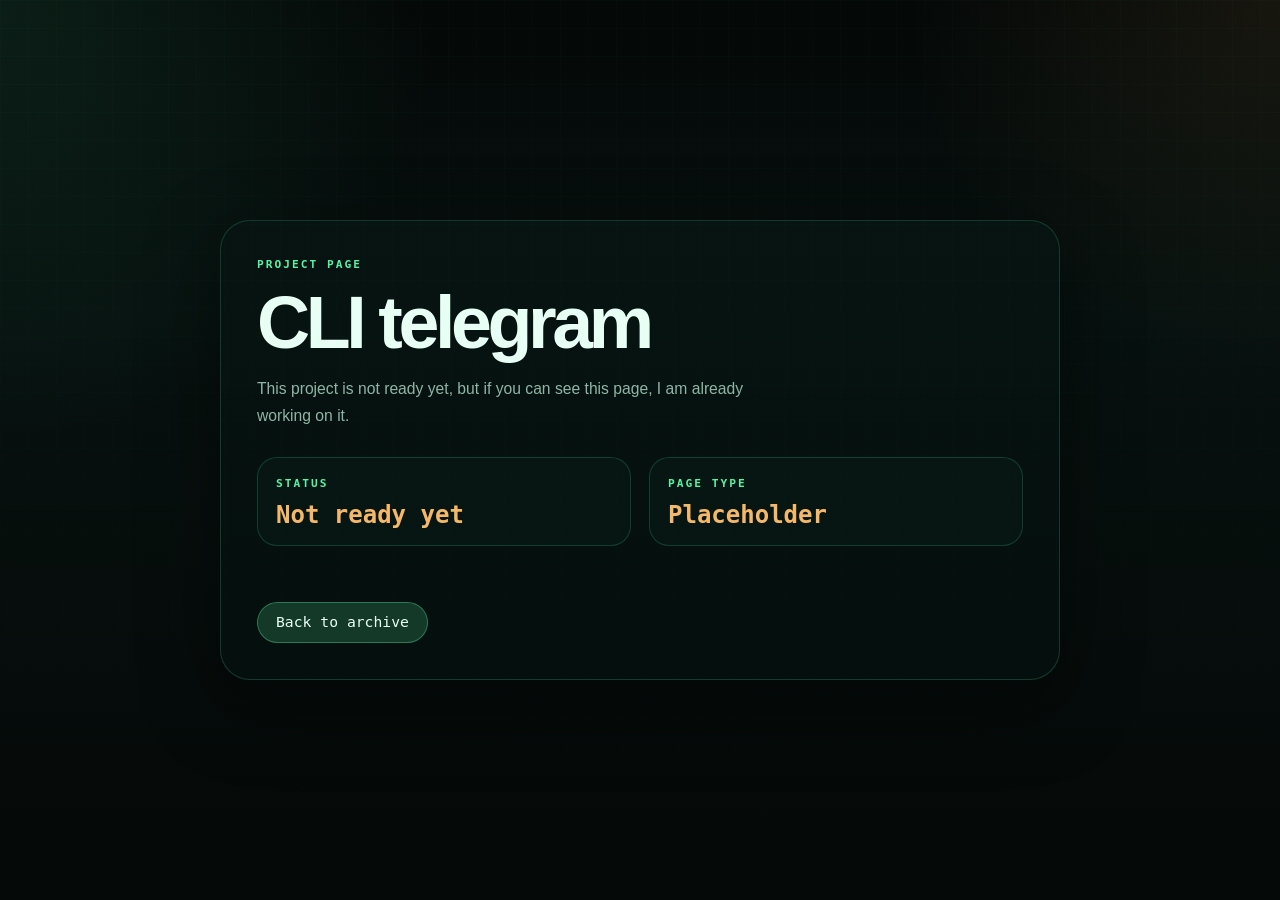
==== projects/cli-telegram.html @ 9279b3f6 "Initial research archive site" ====
<!doctype html>
<html lang="en">
  <head>
    <meta charset="UTF-8" />
    <meta name="viewport" content="width=device-width, initial-scale=1.0" />
    <title>CLI telegram</title>
    <link rel="stylesheet" href="../styles.css" />
  </head>
  <body class="placeholder-page">
    <main class="placeholder-shell">
      <p class="eyebrow">Project page</p>
      <h1 class="placeholder-title">CLI telegram</h1>
      <p class="placeholder-copy">
        This project is not ready yet, but if you can see this page, I am already working on it.
      </p>
      <section class="placeholder-grid">
        <article class="placeholder-card">
          <p class="panel-label">Status</p>
          <strong>Not ready yet</strong>
        </article>
        <article class="placeholder-card">
          <p class="panel-label">Page type</p>
          <strong>Placeholder</strong>
        </article>
      </section>
      <a class="back-link" href="../index.html">Back to archive</a>
    </main>
  </body>
</html>
---- styles.css ----
:root {
  --bg: #07110f;
  --bg-soft: rgba(8, 24, 21, 0.84);
  --panel: rgba(7, 20, 18, 0.92);
  --panel-strong: rgba(5, 16, 14, 0.98);
  --border: rgba(36, 118, 86, 0.42);
  --border-strong: rgba(77, 232, 157, 0.38);
  --text: #e7fff4;
  --muted: #8fb6a5;
  --accent: #58f2a7;
  --accent-soft: rgba(88, 242, 167, 0.18);
  --accent-warm: #f5b868;
  --shadow: 0 24px 80px rgba(0, 0, 0, 0.45);
}

* {
  box-sizing: border-box;
}

html {
  scroll-behavior: smooth;
}

body {
  margin: 0;
  min-height: 100vh;
  color: var(--text);
  background:
    radial-gradient(circle at top left, rgba(42, 127, 92, 0.18), transparent 28%),
    radial-gradient(circle at top right, rgba(245, 184, 104, 0.08), transparent 24%),
    linear-gradient(180deg, #040807 0%, #07110f 35%, #050908 100%);
  font-family: "Space Grotesk", sans-serif;
}

body::before {
  content: "";
  position: fixed;
  inset: 0;
  pointer-events: none;
  background-image:
    linear-gradient(rgba(88, 242, 167, 0.035) 1px, transparent 1px),
    linear-gradient(90deg, rgba(88, 242, 167, 0.035) 1px, transparent 1px);
  background-size: 28px 28px;
  mask-image: linear-gradient(180deg, rgba(0, 0, 0, 0.6), transparent 92%);
}

a {
  color: inherit;
}

.page-shell {
  width: min(1160px, calc(100vw - 32px));
  margin: 0 auto;
  padding: 32px 0 40px;
}

.hero,
.summary-card,
.timeline-section,
.timeline-year,
.project-card,
.placeholder-shell {
  border: 1px solid var(--border);
  background: linear-gradient(180deg, var(--panel) 0%, var(--panel-strong) 100%);
  box-shadow: var(--shadow);
}

.hero {
  width: fit-content;
  max-width: min(760px, 100%);
  padding: 28px;
  border-radius: 28px;
}

.eyebrow,
.panel-label,
.summary-label,
.year-label,
.project-meta {
  margin: 0;
  color: var(--accent);
  text-transform: uppercase;
  letter-spacing: 0.18em;
  font: 600 0.7rem/1.5 "IBM Plex Mono", monospace;
}

.hero h1,
.section-heading h2,
.year-heading h3,
.project-card h4,
.placeholder-title {
  margin: 0;
  line-height: 0.95;
  font-weight: 700;
}

.hero h1 {
  max-width: 10ch;
  font-size: clamp(3.2rem, 9vw, 5.8rem);
  letter-spacing: -0.06em;
}

.hero-text,
.section-heading p,
.project-description,
.placeholder-copy,
.panel-note {
  color: var(--muted);
  font-size: 0.98rem;
  line-height: 1.7;
}

.hero-link,
.back-link {
  display: inline-flex;
  align-items: center;
  justify-content: center;
  margin-top: 28px;
  padding: 12px 18px;
  border: 1px solid var(--border-strong);
  border-radius: 999px;
  background: var(--accent-soft);
  color: var(--text);
  font: 500 0.92rem/1 "IBM Plex Mono", monospace;
  text-decoration: none;
  transition:
    transform 160ms ease,
    background 160ms ease,
    border-color 160ms ease;
}

.hero-link:hover,
.back-link:hover,
.project-link:hover {
  transform: translateY(-2px);
  background: rgba(88, 242, 167, 0.22);
  border-color: rgba(88, 242, 167, 0.7);
}

.status-pill {
  display: inline-flex;
  align-items: center;
  gap: 8px;
  padding: 8px 12px;
  border: 1px solid rgba(88, 242, 167, 0.3);
  border-radius: 999px;
  color: var(--accent);
  background: rgba(88, 242, 167, 0.08);
  font: 500 0.78rem/1 "IBM Plex Mono", monospace;
}

.status-pill::before {
  content: "";
  width: 8px;
  height: 8px;
  border-radius: 50%;
  background: var(--accent);
  box-shadow: 0 0 14px rgba(88, 242, 167, 0.75);
}

.summary-grid {
  display: grid;
  grid-template-columns: repeat(3, minmax(0, 1fr));
  gap: 18px;
  margin: 22px 0;
}

.summary-card {
  padding: 20px;
  border-radius: 22px;
}

.summary-value {
  margin: 14px 0 0;
  font: 600 clamp(2rem, 4vw, 2.8rem) / 1 "IBM Plex Mono", monospace;
  color: #c7fff0;
}

.timeline-section {
  padding: 28px;
  border-radius: 28px;
}

.section-heading {
  max-width: 720px;
  margin-bottom: 20px;
}

.section-heading h2 {
  font-size: clamp(2rem, 4.5vw, 3.4rem);
  letter-spacing: -0.05em;
  margin-top: 10px;
}

.timeline {
  position: relative;
  display: grid;
  gap: 24px;
}

.timeline::before {
  content: "";
  position: absolute;
  left: 116px;
  top: 16px;
  bottom: 16px;
  width: 1px;
  background: linear-gradient(180deg, rgba(88, 242, 167, 0.35), rgba(88, 242, 167, 0.04));
}

.timeline-year {
  position: relative;
  display: grid;
  grid-template-columns: 160px minmax(0, 1fr);
  gap: 24px;
  padding: 24px;
  border-radius: 26px;
}

.timeline-year::before {
  content: "";
  position: absolute;
  left: 108px;
  top: 34px;
  width: 17px;
  height: 17px;
  border: 3px solid transparent;
  border-radius: 50%;
  background: transparent;
  box-shadow: none;
}

.year-heading {
  position: sticky;
  top: 24px;
  align-self: start;
}

.year-heading h3 {
  margin-top: 10px;
  font-size: clamp(2rem, 4vw, 3rem);
  font-family: "IBM Plex Mono", monospace;
}

.project-list {
  display: grid;
  gap: 16px;
}

.project-card {
  padding: 20px;
  border-radius: 22px;
}

.project-card h4 {
  font-size: clamp(1.35rem, 2vw, 1.7rem);
  letter-spacing: -0.04em;
}

.project-description {
  margin: 14px 0 20px;
}

.project-link {
  display: inline-flex;
  align-items: center;
  justify-content: center;
  padding: 11px 15px;
  border: 1px solid var(--border);
  border-radius: 999px;
  background: rgba(88, 242, 167, 0.08);
  color: var(--text);
  font: 500 0.86rem/1 "IBM Plex Mono", monospace;
  text-decoration: none;
  transition:
    transform 160ms ease,
    background 160ms ease,
    border-color 160ms ease;
}

.placeholder-page {
  display: grid;
  place-items: center;
  min-height: 100vh;
  padding: 24px;
}

.project-page {
  min-height: 100vh;
  padding: 24px;
}

.placeholder-shell {
  width: min(840px, 100%);
  padding: 36px;
  border-radius: 30px;
}

.project-shell {
  width: min(980px, 100%);
  margin: 0 auto;
  padding: 36px;
  border: 1px solid var(--border);
  border-radius: 30px;
  background: linear-gradient(180deg, var(--panel) 0%, var(--panel-strong) 100%);
  box-shadow: var(--shadow);
}

.placeholder-title {
  margin-top: 14px;
  font-size: clamp(2.4rem, 6vw, 4.6rem);
  letter-spacing: -0.06em;
}

.project-lead {
  max-width: 62ch;
  margin: 18px 0 0;
  color: var(--muted);
  font-size: 1.02rem;
  line-height: 1.8;
}

.project-actions {
  margin: 18px 0 0;
}

.project-chip-link {
  display: inline-flex;
  align-items: center;
  padding: 9px 14px;
  border: 1px solid var(--border-strong);
  border-radius: 999px;
  background: rgba(88, 242, 167, 0.08);
  color: var(--text);
  text-decoration: none;
  font: 500 0.82rem/1 "IBM Plex Mono", monospace;
  transition:
    transform 160ms ease,
    background 160ms ease,
    border-color 160ms ease;
}

.project-chip-link:hover {
  transform: translateY(-2px);
  background: rgba(88, 242, 167, 0.16);
  border-color: rgba(88, 242, 167, 0.72);
}

.placeholder-copy {
  max-width: 56ch;
  margin: 18px 0 0;
}

.project-grid {
  display: grid;
  grid-template-columns: repeat(2, minmax(0, 1fr));
  gap: 18px;
  margin: 28px 0 0;
}

.project-detail-card {
  padding: 20px;
  border: 1px solid var(--border);
  border-radius: 22px;
  background: rgba(8, 24, 21, 0.82);
}

.project-detail-card strong {
  display: block;
  margin-top: 10px;
  color: var(--text);
  font: 600 1.5rem/1.15 "IBM Plex Mono", monospace;
}

.project-detail-copy {
  margin: 14px 0 0;
  color: var(--muted);
  line-height: 1.7;
}

.inline-link {
  color: var(--accent);
  text-decoration: none;
}

.project-figure {
  margin: 28px 0 0;
}

.project-figure img {
  display: block;
  width: 100%;
  border: 1px solid var(--border);
  border-radius: 24px;
}

.project-figure figcaption {
  margin-top: 12px;
  color: var(--muted);
  font: 500 0.9rem/1.5 "IBM Plex Mono", monospace;
}

.placeholder-grid {
  display: grid;
  grid-template-columns: repeat(2, minmax(0, 1fr));
  gap: 18px;
  margin: 28px 0;
}

.placeholder-card {
  padding: 18px;
  border: 1px solid var(--border);
  border-radius: 20px;
  background: rgba(8, 24, 21, 0.82);
}

.placeholder-card strong {
  display: block;
  margin-top: 10px;
  color: var(--accent-warm);
  font: 600 1.5rem/1 "IBM Plex Mono", monospace;
}

@media (max-width: 900px) {
  .hero,
  .timeline-year,
  .placeholder-grid,
  .project-grid,
  .summary-grid {
    grid-template-columns: 1fr;
  }

  .timeline::before,
  .timeline-year::before {
    display: none;
  }

  .year-heading {
    position: static;
  }
}

@media (max-width: 640px) {
  .page-shell {
    width: min(100vw - 18px, 1160px);
    padding-top: 12px;
  }

  .hero,
  .timeline-section,
  .timeline-year,
  .placeholder-shell,
  .project-shell {
    padding: 20px;
    border-radius: 22px;
  }

  .hero h1 {
    max-width: 100%;
  }
}
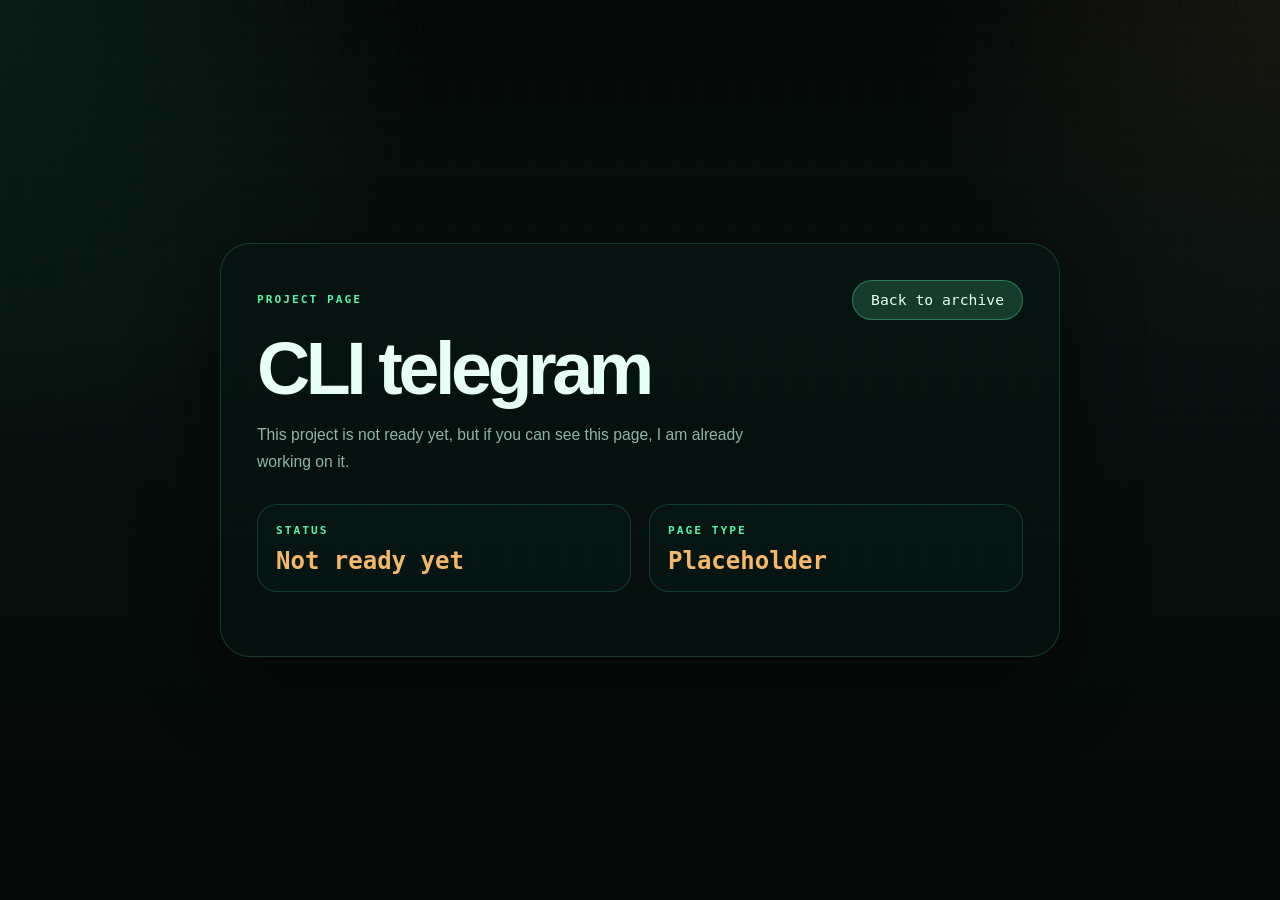
==== commit 574bae7d: "Move project navigation to top" ====
--- a/projects/cli-telegram.html
+++ b/projects/cli-telegram.html
@@ -8,7 +8,10 @@
   </head>
   <body class="placeholder-page">
     <main class="placeholder-shell">
-      <p class="eyebrow">Project page</p>
+      <div class="page-topbar">
+        <p class="eyebrow">Project page</p>
+        <a class="back-link" href="../index.html">Back to archive</a>
+      </div>
       <h1 class="placeholder-title">CLI telegram</h1>
       <p class="placeholder-copy">
         This project is not ready yet, but if you can see this page, I am already working on it.
@@ -23,7 +26,6 @@
           <strong>Placeholder</strong>
         </article>
       </section>
-      <a class="back-link" href="../index.html">Back to archive</a>
     </main>
   </body>
 </html>
--- a/styles.css
+++ b/styles.css
@@ -129,6 +129,19 @@
     border-color 160ms ease;
 }
 
+.page-topbar {
+  display: flex;
+  align-items: center;
+  justify-content: space-between;
+  gap: 16px;
+  margin-bottom: 10px;
+}
+
+.page-topbar .back-link {
+  margin-top: 0;
+  flex-shrink: 0;
+}
+
 .hero-link:hover,
 .back-link:hover,
 .project-link:hover {
@@ -322,6 +335,9 @@
 
 .project-actions {
   margin: 18px 0 0;
+  display: flex;
+  flex-wrap: wrap;
+  gap: 10px;
 }
 
 .project-chip-link {
@@ -430,6 +446,11 @@
     grid-template-columns: 1fr;
   }
 
+  .page-topbar {
+    align-items: flex-start;
+    flex-direction: column;
+  }
+
   .timeline::before,
   .timeline-year::before {
     display: none;
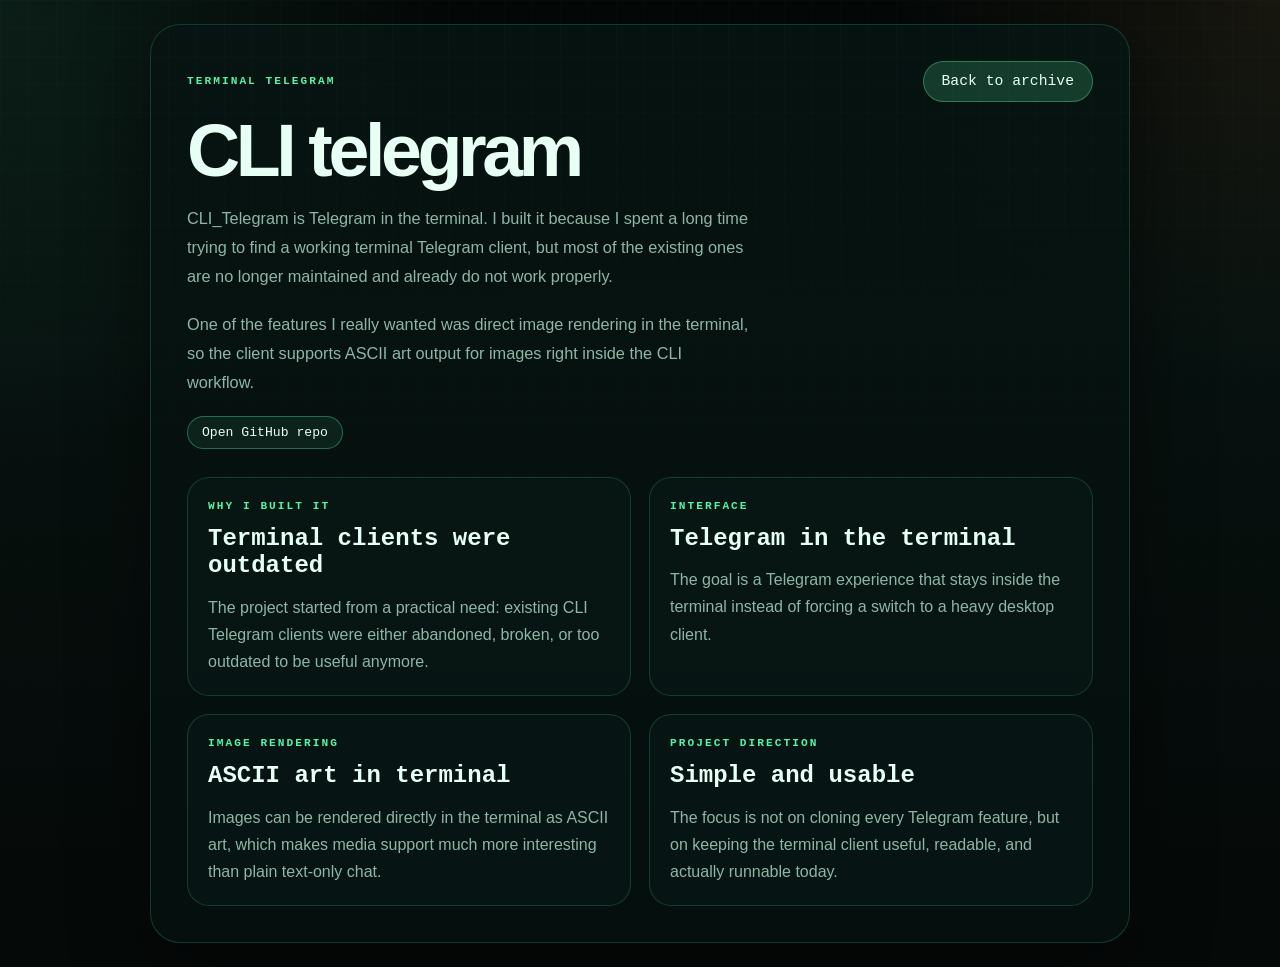
==== commit 830c4597: "Add CLI Telegram project page" ====
--- a/projects/cli-telegram.html
+++ b/projects/cli-telegram.html
@@ -6,24 +6,63 @@
     <title>CLI telegram</title>
     <link rel="stylesheet" href="../styles.css" />
   </head>
-  <body class="placeholder-page">
-    <main class="placeholder-shell">
+  <body class="project-page">
+    <main class="project-shell">
       <div class="page-topbar">
-        <p class="eyebrow">Project page</p>
+        <p class="eyebrow">Terminal Telegram</p>
         <a class="back-link" href="../index.html">Back to archive</a>
       </div>
       <h1 class="placeholder-title">CLI telegram</h1>
-      <p class="placeholder-copy">
-        This project is not ready yet, but if you can see this page, I am already working on it.
+      <p class="project-lead">
+        CLI_Telegram is Telegram in the terminal. I built it because I spent a long time trying to
+        find a working terminal Telegram client, but most of the existing ones are no longer
+        maintained and already do not work properly.
       </p>
-      <section class="placeholder-grid">
-        <article class="placeholder-card">
-          <p class="panel-label">Status</p>
-          <strong>Not ready yet</strong>
+      <p class="project-lead">
+        One of the features I really wanted was direct image rendering in the terminal, so the
+        client supports ASCII art output for images right inside the CLI workflow.
+      </p>
+      <p class="project-actions">
+        <a
+          class="project-chip-link"
+          href="https://github.com/TimofeySukh/CLI_Telegram"
+          target="_blank"
+          rel="noreferrer"
+          >Open GitHub repo</a
+        >
+      </p>
+      <section class="project-grid">
+        <article class="project-detail-card">
+          <p class="panel-label">Why I built it</p>
+          <strong>Terminal clients were outdated</strong>
+          <p class="project-detail-copy">
+            The project started from a practical need: existing CLI Telegram clients were either
+            abandoned, broken, or too outdated to be useful anymore.
+          </p>
         </article>
-        <article class="placeholder-card">
-          <p class="panel-label">Page type</p>
-          <strong>Placeholder</strong>
+        <article class="project-detail-card">
+          <p class="panel-label">Interface</p>
+          <strong>Telegram in the terminal</strong>
+          <p class="project-detail-copy">
+            The goal is a Telegram experience that stays inside the terminal instead of forcing a
+            switch to a heavy desktop client.
+          </p>
+        </article>
+        <article class="project-detail-card">
+          <p class="panel-label">Image rendering</p>
+          <strong>ASCII art in terminal</strong>
+          <p class="project-detail-copy">
+            Images can be rendered directly in the terminal as ASCII art, which makes media support
+            much more interesting than plain text-only chat.
+          </p>
+        </article>
+        <article class="project-detail-card">
+          <p class="panel-label">Project direction</p>
+          <strong>Simple and usable</strong>
+          <p class="project-detail-copy">
+            The focus is not on cloning every Telegram feature, but on keeping the terminal client
+            useful, readable, and actually runnable today.
+          </p>
         </article>
       </section>
     </main>
